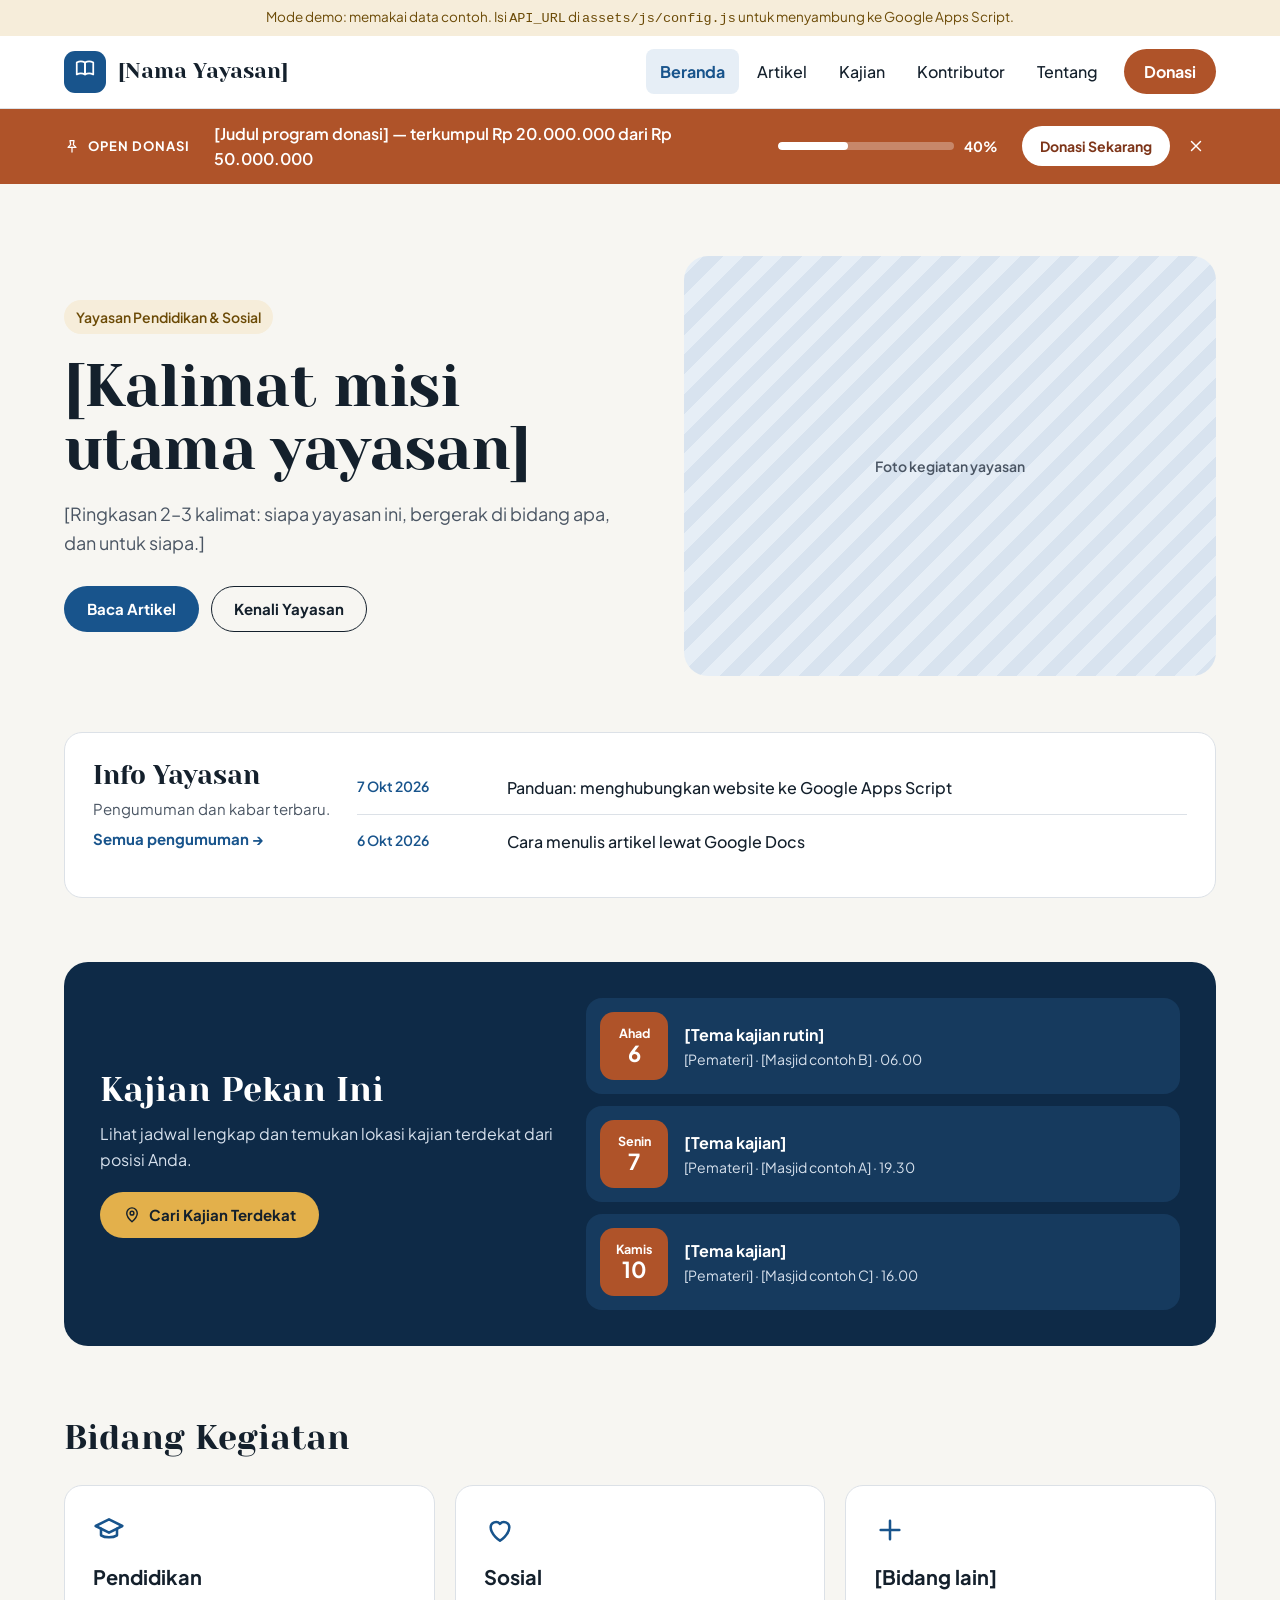
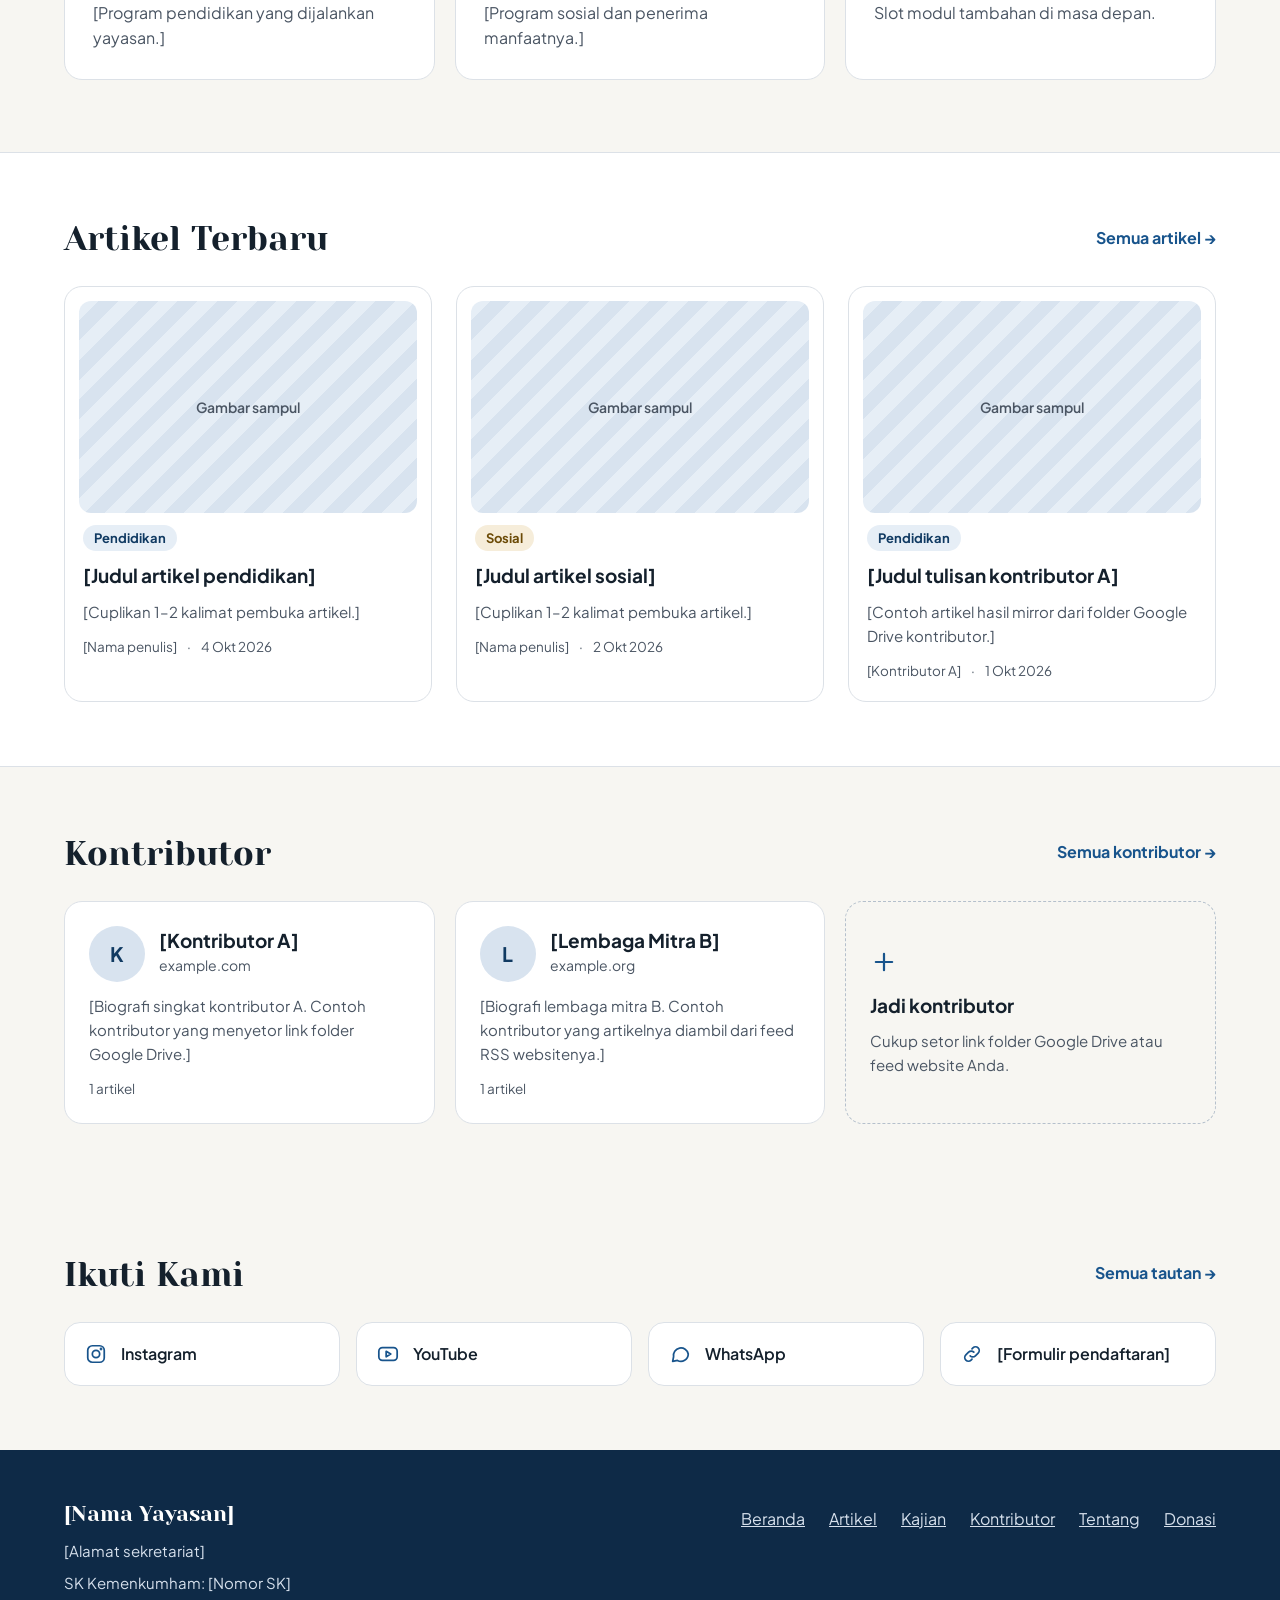
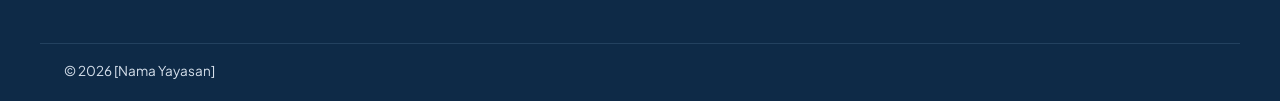
==== index.html @ 19f25bcd "Add files via upload" ====
<!doctype html>
<html lang="id">
<head>
<meta charset="utf-8">
<meta name="viewport" content="width=device-width, initial-scale=1">
<title>Yayasan</title>
<meta name="description" content="">
<meta name="theme-color" content="#18548C">
<link rel="preconnect" href="https://fonts.googleapis.com">
<link rel="preconnect" href="https://fonts.gstatic.com" crossorigin>
<link href="https://fonts.googleapis.com/css2?family=Yeseva+One&family=Plus+Jakarta+Sans:wght@400;500;600;700&family=Source+Serif+4:ital,wght@0,400;0,600;1,400&display=swap" rel="stylesheet">
<link rel="stylesheet" href="assets/css/style.css">
</head>
<body>
<a class="skip" href="#app">Lewati ke konten</a>
<div id="pita-demo"></div>
<header class="site-header">
  <div class="wadah">
    <a class="logo" href="#/" id="logo"><span class="logo-tanda"></span><span class="logo-nama">Memuat…</span></a>
    <button class="menu-btn" id="menu-btn" type="button" aria-expanded="false" aria-controls="nav" aria-label="Menu"></button>
    <nav class="nav" id="nav" aria-label="Menu utama"></nav>
  </div>
</header>
<div id="sematan"></div>
<main id="app" tabindex="-1"><div class="muat" aria-label="Memuat"><span></span></div></main>
<footer class="site-footer" id="footer"></footer>

<script src="assets/vendor/purify.min.js"></script>
<script src="assets/js/config.js"></script>
<script src="assets/js/core/util.js"></script>
<script src="assets/js/core/api.js"></script>
<script src="assets/js/core/app.js"></script>
<script>App.mulai();</script>
</body>
</html>
---- assets/css/style.css ----
/* ==========================================================================
   Website Yayasan — gaya utama
   Warna dasar: #18548C (dominan), #AA770A (emas), #AF5329 (karat)
   ========================================================================== */
:root {
  --biru: #18548C; --biru-tua: #103A62; --biru-gelap: #0E2A47; --biru-panel: #163A5E;
  --biru-muda: #E6EEF6; --biru-garis: #D8E3EF;
  --emas: #AA770A; --emas-terang: #E3B04B; --emas-muda: #F6EDDA; --emas-teks: #6B4A06;
  --karat: #AF5329; --karat-tua: #7D3519; --karat-muda: #F6E5DD;
  --netral-muda: #ECEAE4; --netral-teks: #3F3A30;
  --latar: #F7F6F2; --kartu: #FFFFFF; --tinta: #14202C; --redup: #4A5563;
  --garis: #DCE1E7; --garis-input: #B5C0CC; --abu: #EEF1F4;
  --f-display: 'Yeseva One', Georgia, serif;
  --f-teks: 'Plus Jakarta Sans', system-ui, -apple-system, 'Segoe UI', sans-serif;
  --f-baca: 'Source Serif 4', Georgia, serif;
  --radius: 18px;
  --lebar: 1200px;
}
*, *::before, *::after { box-sizing: border-box; }
html { -webkit-text-size-adjust: 100%; }
body { margin: 0; background: var(--latar); color: var(--tinta); font: 16px/1.6 var(--f-teks); }
img { max-width: 100%; height: auto; display: block; }
a { color: var(--biru); }
a:hover { color: var(--biru-tua); }
button, input, select, textarea { font: inherit; color: inherit; }
:focus-visible { outline: 3px solid var(--emas-terang); outline-offset: 2px; border-radius: 4px; }
[hidden] { display: none !important; }
h1, h2, h3 { line-height: 1.15; margin: 0; }
.display { font-family: var(--f-display); font-weight: 400; letter-spacing: -0.01em; }
.skip { position: absolute; left: -999px; top: 8px; background: var(--biru); color: #fff; padding: 10px 16px; border-radius: 8px; z-index: 100; }
.skip:focus { left: 8px; }
.wadah { max-width: var(--lebar); margin: 0 auto; padding: 0 24px; }
.redup { color: var(--redup); }
.sr { position: absolute; width: 1px; height: 1px; overflow: hidden; clip: rect(0 0 0 0); white-space: nowrap; }

/* ---------- Tombol & chip ---------- */
.btn { display: inline-flex; align-items: center; justify-content: center; gap: 8px; min-height: 46px; padding: 0 22px; border-radius: 999px;
  border: 1.5px solid transparent; font-weight: 700; font-size: 15px; text-decoration: none; cursor: pointer; transition: background .15s, border-color .15s; }
.btn svg { flex: 0 0 auto; }
.btn-utama { background: var(--biru); color: #fff; }
.btn-utama:hover { background: var(--biru-tua); color: #fff; }
.btn-garis { border-color: currentColor; color: var(--tinta); background: transparent; }
.btn-garis:hover { background: rgba(20,32,44,.05); color: var(--tinta); }
.btn-biru-garis { border-color: var(--biru); color: var(--biru); background: #fff; }
.btn-biru-garis:hover { background: var(--biru-muda); }
.btn-karat { background: var(--karat); color: #fff; }
.btn-karat:hover { background: var(--karat-tua); color: #fff; }
.btn-emas { background: var(--emas-terang); color: var(--tinta); }
.btn-emas:hover { background: #D9A23A; color: var(--tinta); }
.btn-kecil { min-height: 40px; padding: 0 16px; font-size: 14px; }
.btn[disabled] { opacity: .55; cursor: not-allowed; }
.chip { display: inline-flex; align-items: center; gap: 6px; align-self: flex-start; padding: 4px 11px; border-radius: 999px; font-size: 13px; font-weight: 700; text-decoration: none; line-height: 1.4; }
.c-biru { background: var(--biru-muda); color: var(--biru-tua); }
.c-emas { background: var(--emas-muda); color: var(--emas-teks); }
.c-karat { background: var(--karat-muda); color: var(--karat-tua); }
.c-netral { background: var(--netral-muda); color: var(--netral-teks); }

/* ---------- Header ---------- */
.site-header { background: #fff; border-bottom: 1px solid var(--garis); position: relative; z-index: 10; }
.site-header .wadah { display: flex; align-items: center; justify-content: space-between; gap: 16px; min-height: 72px; }
.logo { display: flex; align-items: center; gap: 12px; text-decoration: none; color: var(--tinta); min-width: 0; }
.logo:hover { color: var(--tinta); }
.logo-tanda { width: 42px; height: 42px; border-radius: 11px; background: var(--biru); display: flex; align-items: center; justify-content: center; flex: 0 0 auto; overflow: hidden; }
.logo-tanda img { width: 100%; height: 100%; object-fit: cover; }
.logo-nama { font-family: var(--f-display); font-size: 21px; line-height: 1.1; }
.nav { display: flex; align-items: center; gap: 4px; flex-wrap: wrap; }
.nav a { padding: 10px 14px; border-radius: 8px; text-decoration: none; font-weight: 500; color: var(--tinta); }
.nav a:hover { background: var(--abu); }
.nav a.aktif { background: var(--biru-muda); color: var(--biru); font-weight: 700; }
.nav a.nav-tombol { margin-left: 8px; background: var(--karat); color: #fff; font-weight: 700; padding: 10px 20px; border-radius: 999px; }
.nav a.nav-tombol:hover, .nav a.nav-tombol.aktif { background: var(--karat-tua); color: #fff; }
.menu-btn { display: none; background: none; border: 1px solid var(--garis); border-radius: 10px; width: 46px; height: 46px; align-items: center; justify-content: center; cursor: pointer; }
@media (max-width: 900px) {
  .menu-btn { display: inline-flex; }
  .nav { display: none; position: absolute; top: 100%; left: 0; right: 0; background: #fff; border-bottom: 1px solid var(--garis); flex-direction: column; align-items: stretch; padding: 8px 16px 16px; box-shadow: 0 12px 24px rgba(20,32,44,.08); }
  .nav.buka { display: flex; }
  .nav a { padding: 12px 14px; }
  .nav a.nav-tombol { margin: 8px 0 0; text-align: center; }
}

/* ---------- Banner sematan ---------- */
.sematan { color: #fff; }
.sematan.w-karat { background: var(--karat); } .sematan.w-biru { background: var(--biru); } .sematan.w-emas { background: var(--emas-terang); color: var(--tinta); }
.sematan .wadah { display: flex; flex-wrap: wrap; align-items: center; gap: 10px 24px; padding-top: 12px; padding-bottom: 12px; }
.sematan-label { display: flex; align-items: center; gap: 8px; font-weight: 700; font-size: 13px; letter-spacing: .08em; text-transform: uppercase; }
.sematan-judul { flex: 1 1 280px; min-width: 0; font-weight: 600; }
.sematan-progres { flex: 0 1 220px; display: flex; align-items: center; gap: 10px; font-weight: 700; font-size: 14px; }
.sematan .bar { flex: 1; height: 8px; border-radius: 999px; background: rgba(255,255,255,.3); overflow: hidden; }
.sematan .bar span { display: block; height: 100%; border-radius: 999px; background: #fff; }
.sematan.w-emas .bar { background: rgba(20,32,44,.15); } .sematan.w-emas .bar span { background: var(--tinta); }
.sematan-aksi { display: flex; align-items: center; gap: 6px; }
.sematan-aksi a { background: #fff; color: var(--karat-tua); padding: 9px 18px; border-radius: 999px; text-decoration: none; font-weight: 700; font-size: 14px; }
.sematan.w-biru .sematan-aksi a { color: var(--biru-tua); }
.sematan-tutup { background: none; border: 0; color: inherit; width: 40px; height: 40px; border-radius: 8px; cursor: pointer; display: inline-flex; align-items: center; justify-content: center; }
.sematan-tutup:hover { background: rgba(255,255,255,.15); }

/* ---------- Bagian halaman ---------- */
main { display: block; min-height: 60vh; }
main:focus { outline: none; }
.bagian { padding: 64px 0; }
.bagian-putih { background: #fff; border-top: 1px solid var(--garis); border-bottom: 1px solid var(--garis); }
.kepala-bagian { display: flex; flex-wrap: wrap; align-items: flex-end; justify-content: space-between; gap: 12px 16px; margin-bottom: 28px; }
.kepala-bagian h2 { font-family: var(--f-display); font-weight: 400; font-size: clamp(26px, 3vw, 34px); }
.kepala-bagian a { font-weight: 700; text-decoration: none; padding: 8px 0; }
.kepala-halaman { padding: 56px 0 28px; display: flex; flex-direction: column; gap: 12px; }
.kepala-halaman h1 { font-family: var(--f-display); font-weight: 400; font-size: clamp(36px, 4.5vw, 54px); line-height: 1.08; }
.kepala-halaman p { margin: 0; font-size: 18px; color: var(--redup); max-width: 680px; }
.label-atas { align-self: flex-start; padding: 6px 12px; border-radius: 999px; background: var(--emas-muda); color: var(--emas-teks); font-weight: 600; font-size: 14px; }

/* ---------- Hero beranda ---------- */
.hero { display: flex; flex-wrap: wrap; gap: 48px; align-items: center; padding: 72px 0 56px; }
.hero-teks { flex: 1 1 460px; min-width: 0; display: flex; flex-direction: column; gap: 20px; }
.hero h1 { font-family: var(--f-display); font-weight: 400; font-size: clamp(36px, 5vw, 60px); line-height: 1.05; letter-spacing: -0.01em; }
.hero p { margin: 0; font-size: 18px; color: var(--redup); max-width: 560px; }
.hero-aksi { display: flex; flex-wrap: wrap; gap: 12px; margin-top: 8px; }
.hero-gambar { flex: 1 1 420px; min-width: 0; height: 420px; border-radius: 24px; overflow: hidden; }
.hero-gambar img { width: 100%; height: 100%; object-fit: cover; }
.arsir { background: repeating-linear-gradient(135deg, var(--biru-muda) 0 14px, var(--biru-garis) 14px 28px); display: flex; align-items: center; justify-content: center; color: var(--redup); font-weight: 600; font-size: 14px; text-align: center; padding: 16px; }

/* ---------- Kartu & grid ---------- */
.kartu { background: var(--kartu); border: 1px solid var(--garis); border-radius: var(--radius); }
.grid { display: grid; gap: 24px; grid-template-columns: repeat(auto-fill, minmax(min(100%, 280px), 1fr)); }
.grid-3 { display: grid; gap: 20px; grid-template-columns: repeat(auto-fit, minmax(min(100%, 260px), 1fr)); }
.kartu-artikel { display: flex; flex-direction: column; gap: 12px; text-decoration: none; color: var(--tinta); background: #fff; border: 1px solid var(--garis); border-radius: var(--radius); padding: 14px 14px 20px; transition: border-color .15s, transform .15s; }
.kartu-artikel:hover { color: var(--tinta); border-color: var(--biru-garis); transform: translateY(-2px); }
.kartu-artikel .sampul { aspect-ratio: 16 / 10; border-radius: 12px; overflow: hidden; }
.kartu-artikel .sampul img { width: 100%; height: 100%; object-fit: cover; }
.kartu-artikel .chip { margin: 0 4px; }
.kartu-artikel h3 { font-size: 19px; line-height: 1.3; padding: 0 4px; }
.kartu-artikel p { margin: 0; color: var(--redup); font-size: 15px; padding: 0 4px; display: -webkit-box; -webkit-line-clamp: 3; -webkit-box-orient: vertical; overflow: hidden; }
.meta { color: var(--redup); font-size: 13.5px; padding: 0 4px; display: flex; flex-wrap: wrap; gap: 4px 10px; align-items: center; }
.kartu-sematan { display: flex; flex-wrap: wrap; gap: 24px; text-decoration: none; color: var(--tinta); background: #fff; border: 2px solid var(--emas); border-radius: 20px; padding: 16px; margin-bottom: 32px; }
.kartu-sematan:hover { color: var(--tinta); }
.kartu-sematan .sampul { flex: 1 1 320px; min-height: 220px; border-radius: 14px; overflow: hidden; }
.kartu-sematan .sampul img { width: 100%; height: 100%; object-fit: cover; }
.kartu-sematan .isi { flex: 1 1 360px; min-width: 0; display: flex; flex-direction: column; justify-content: center; gap: 10px; padding: 8px; }
.kartu-sematan h2 { font-family: var(--f-display); font-weight: 400; font-size: clamp(24px, 3vw, 30px); line-height: 1.2; }
.kartu-sematan p { margin: 0; color: var(--redup); }

/* ---------- Info yayasan (daftar pengumuman) ---------- */
.info { display: flex; flex-wrap: wrap; gap: 24px; padding: 28px; }
.info-kepala { flex: 0 1 240px; display: flex; flex-direction: column; gap: 6px; }
.info-kepala h2 { font-family: var(--f-display); font-weight: 400; font-size: 26px; }
.info ul { flex: 1 1 520px; min-width: 0; margin: 0; padding: 0; list-style: none; }
.info li { display: flex; flex-wrap: wrap; gap: 4px 20px; padding: 14px 0; border-bottom: 1px solid var(--garis); }
.info li:last-child { border-bottom: 0; }
.info time { flex: 0 0 130px; color: var(--biru); font-weight: 600; font-size: 14px; }
.info li a { flex: 1 1 280px; color: var(--tinta); text-decoration: none; font-weight: 500; }
.info li a:hover { color: var(--biru); }

/* ---------- Kajian ---------- */
.panel-kajian { background: var(--biru-gelap); color: #fff; border-radius: 24px; padding: 36px; display: flex; flex-wrap: wrap; gap: 32px; align-items: center; }
.panel-kajian .teks { flex: 1 1 320px; display: flex; flex-direction: column; gap: 12px; }
.panel-kajian h2 { font-family: var(--f-display); font-weight: 400; font-size: 34px; }
.panel-kajian p { margin: 0; color: #D6E0EC; }
.panel-kajian ul { flex: 1 1 460px; min-width: 0; margin: 0; padding: 0; list-style: none; display: flex; flex-direction: column; gap: 12px; }
.panel-kajian li { display: flex; gap: 16px; align-items: center; padding: 14px; border-radius: 16px; background: var(--biru-panel); }
.panel-kajian li .kecil { color: #D6E0EC; font-size: 14px; }
.tgl-blok { flex: 0 0 68px; height: 68px; border-radius: 14px; background: var(--karat); color: #fff; display: flex; flex-direction: column; align-items: center; justify-content: center; line-height: 1.15; font-weight: 700; text-align: center; }
.tgl-blok span:first-child { font-size: 12.5px; }
.tgl-blok span:last-child { font-size: 22px; }
.kartu-lokasi { padding: 24px; display: flex; flex-direction: column; gap: 16px; }
.kajian-item { display: flex; flex-wrap: wrap; align-items: center; gap: 16px 20px; padding: 18px; border-radius: 18px; background: #fff; border: 1px solid var(--garis); }
.kajian-item.terdekat { border: 2px solid var(--emas); }
.kajian-item .isi { flex: 1 1 240px; min-width: 0; display: flex; flex-direction: column; gap: 3px; }
.kajian-item .tema { font-weight: 700; font-size: 18px; line-height: 1.3; }
.kajian-item .tempat { display: flex; flex-wrap: wrap; align-items: center; gap: 6px; font-size: 15px; }
.tata-kajian { display: flex; flex-wrap: wrap; gap: 28px; align-items: flex-start; padding-bottom: 80px; }
.tata-kajian .daftar { flex: 999 1 560px; min-width: 0; display: flex; flex-direction: column; gap: 14px; }
.tata-kajian aside { flex: 1 1 340px; min-width: 0; position: relative; }
#peta { height: 480px; border-radius: 20px; overflow: hidden; border: 1px solid var(--garis); background: var(--biru-muda); }

/* ---------- Form ---------- */
.medan { display: flex; flex-direction: column; gap: 5px; min-width: 0; }
.medan label, .label { font-size: 14px; font-weight: 600; }
.medan input:not([type=checkbox]), .medan select, .medan textarea { min-height: 48px; padding: 10px 14px; border-radius: 10px; border: 1px solid var(--garis-input); background: #fff; width: 100%; }
.medan textarea { min-height: 120px; resize: vertical; }
.medan small { color: var(--redup); font-size: 13px; }
.wajib { color: var(--karat); }
.cek { display: flex; gap: 12px; align-items: flex-start; font-size: 15px; cursor: pointer; }
.cek input { width: 20px; height: 20px; margin: 2px 0 0; accent-color: var(--biru); flex: 0 0 auto; }
.form-grid { display: grid; grid-template-columns: repeat(2, minmax(0, 1fr)); gap: 16px; }
.form-grid .penuh { grid-column: 1 / -1; }
@media (max-width: 600px) { .form-grid { grid-template-columns: 1fr; } }
.catatan { margin: 0; padding: 12px 14px; border-radius: 12px; background: var(--latar); font-size: 14px; color: #2E3A47; }
.galat { padding: 12px 14px; border-radius: 12px; background: var(--karat-muda); color: var(--karat-tua); font-size: 15px; }
.sukses { padding: 12px 14px; border-radius: 12px; background: var(--biru-muda); color: var(--biru-tua); font-size: 15px; font-weight: 600; }
.cari-bar { display: flex; flex-wrap: wrap; gap: 12px 20px; align-items: flex-end; padding: 20px; }

/* ---------- Bacaan artikel ---------- */
.tata-baca { display: flex; flex-wrap: wrap; gap: 56px; align-items: flex-start; padding: 40px 0 80px; }
.tata-baca article { flex: 999 1 560px; min-width: 0; display: flex; flex-direction: column; gap: 22px; }
.tata-baca aside { flex: 1 1 300px; min-width: 0; display: flex; flex-direction: column; gap: 20px; }
.remah { display: flex; flex-wrap: wrap; gap: 8px; font-size: 14px; color: var(--redup); }
.remah a { text-decoration: none; }
.judul-artikel { font-family: var(--f-display); font-weight: 400; font-size: clamp(32px, 4vw, 48px); line-height: 1.1; max-width: 780px; }
.avatar { width: 40px; height: 40px; border-radius: 999px; background: var(--biru-garis); color: var(--biru-tua); display: inline-flex; align-items: center; justify-content: center; font-weight: 700; font-size: 15px; overflow: hidden; flex: 0 0 auto; }
.avatar img { width: 100%; height: 100%; object-fit: cover; }
.avatar.besar { width: 96px; height: 96px; font-size: 34px; }
.mirror { display: flex; gap: 12px; align-items: flex-start; padding: 14px 16px; border-radius: 14px; background: var(--emas-muda); color: var(--emas-teks); font-size: 15px; max-width: 720px; }
.isi-artikel { max-width: 720px; font-family: var(--f-baca); font-size: 19px; line-height: 1.75; overflow-wrap: anywhere; }
.isi-artikel > * { margin: 0 0 1.1em; }
.isi-artikel h2, .isi-artikel h3, .isi-artikel h4 { font-family: var(--f-display); font-weight: 400; line-height: 1.2; margin: 1.4em 0 .5em; }
.isi-artikel h2 { font-size: 28px; } .isi-artikel h3 { font-size: 23px; } .isi-artikel h4 { font-size: 20px; }
.isi-artikel .lead { font-size: 21px; color: var(--redup); }
.isi-artikel blockquote { border-left: 3px solid var(--emas); padding: 4px 0 4px 22px; font-style: italic; color: #2E3A47; }
.isi-artikel img { border-radius: 14px; margin: 0 auto; }
.isi-artikel ul, .isi-artikel ol { padding-left: 1.4em; }
.isi-artikel li { margin-bottom: .35em; }
.isi-artikel .tabel, .isi-artikel table { display: block; overflow-x: auto; }
.isi-artikel table { border-collapse: collapse; font-family: var(--f-teks); font-size: 15px; }
.isi-artikel th, .isi-artikel td { border: 1px solid var(--garis); padding: 8px 12px; text-align: left; vertical-align: top; }
.isi-artikel th { background: var(--latar); }
.isi-artikel iframe { width: 100%; aspect-ratio: 16 / 9; border: 0; border-radius: 14px; }
.isi-artikel hr { border: 0; border-top: 1px solid var(--garis); margin: 2em 0; }
.bagikan { max-width: 720px; display: flex; flex-wrap: wrap; align-items: center; gap: 10px; padding-top: 24px; border-top: 1px solid var(--garis); }
.profil-penulis { max-width: 720px; display: flex; gap: 16px; padding: 20px; }
.profil-penulis p { margin: 4px 0 0; color: var(--redup); font-size: 15px; }
.sisi { padding: 24px; display: flex; flex-direction: column; gap: 14px; }
.sisi h2 { font-family: var(--f-display); font-weight: 400; font-size: 21px; }
.sisi a.item { display: flex; flex-direction: column; gap: 2px; text-decoration: none; color: var(--tinta); padding-bottom: 14px; border-bottom: 1px solid var(--garis); }
.sisi a.item:last-child { border-bottom: 0; padding-bottom: 0; }
.sisi a.item span:last-child { font-weight: 600; line-height: 1.35; }
.chips { display: flex; flex-wrap: wrap; gap: 8px; }

/* ---------- Filter, paginasi ---------- */
.filter { display: flex; flex-wrap: wrap; gap: 16px; align-items: flex-end; justify-content: space-between; margin-bottom: 28px; }
.pil { min-height: 44px; padding: 0 18px; border-radius: 999px; border: 1px solid var(--garis-input); background: #fff; color: var(--tinta); font-weight: 600; font-size: 15px; text-decoration: none; display: inline-flex; align-items: center; }
.pil:hover { border-color: var(--biru); color: var(--biru); }
.pil.aktif { background: var(--biru); border-color: var(--biru); color: #fff; }
.paginasi { display: flex; justify-content: center; flex-wrap: wrap; gap: 8px; margin-top: 48px; }
.paginasi a, .paginasi span { min-width: 44px; height: 44px; padding: 0 14px; border-radius: 10px; display: inline-flex; align-items: center; justify-content: center; text-decoration: none; font-weight: 600; border: 1px solid var(--garis); background: #fff; color: var(--tinta); }
.paginasi .aktif { background: var(--biru); border-color: var(--biru); color: #fff; }

/* ---------- Donasi ---------- */
.program { display: flex; flex-wrap: wrap; gap: 24px; padding: 24px; border: 2px solid var(--karat); border-radius: 22px; background: #fff; }
.program .poster { flex: 1 1 280px; min-height: 200px; border-radius: 14px; overflow: hidden; }
.program .poster img { width: 100%; height: 100%; object-fit: cover; }
.program .isi { flex: 2 1 420px; min-width: 0; display: flex; flex-direction: column; justify-content: center; gap: 12px; }
.program h2 { font-family: var(--f-display); font-weight: 400; font-size: 30px; }
.progres { height: 10px; border-radius: 999px; background: var(--karat-muda); overflow: hidden; }
.progres span { display: block; height: 100%; background: var(--karat); border-radius: 999px; }
.rekening { padding: 22px; display: flex; flex-direction: column; gap: 10px; }
.rekening .nomor { font-size: 26px; font-weight: 700; letter-spacing: .04em; font-variant-numeric: tabular-nums; color: var(--biru-tua); overflow-wrap: anywhere; }
.kontak { display: flex; align-items: center; gap: 14px; padding: 14px 16px; border-radius: 14px; border: 1px solid var(--garis-input); text-decoration: none; color: var(--tinta); background: #fff; }
.kontak:hover { border-color: var(--biru); color: var(--tinta); }

/* ---------- Profil & tautan ---------- */
.visi { background: var(--biru); color: #fff; border-radius: 20px; padding: 32px; display: flex; flex-direction: column; gap: 12px; }
.visi h2, .misi h2 { font-family: var(--f-display); font-weight: 400; font-size: 26px; }
.misi { padding: 32px; display: flex; flex-direction: column; gap: 12px; }
.misi ol { margin: 0; padding-left: 22px; display: flex; flex-direction: column; gap: 8px; }
.data-kecil { padding: 22px; display: flex; flex-direction: column; gap: 4px; }
.data-kecil span:first-child { font-size: 13px; color: var(--redup); font-weight: 600; }
.data-kecil span:last-child { font-weight: 600; }
.tautan-list { max-width: 760px; margin: 0 auto; display: flex; flex-direction: column; gap: 14px; }
.tautan-item { display: flex; align-items: center; gap: 14px; min-height: 60px; padding: 0 20px; border-radius: 14px; border: 1px solid var(--garis-input); background: var(--latar); text-decoration: none; color: var(--tinta); font-weight: 600; }
.tautan-item:hover { border-color: var(--biru); color: var(--tinta); }
.tautan-item .ket { color: var(--redup); font-weight: 500; font-size: 14px; margin-left: auto; text-align: right; }
.sosmed { display: grid; grid-template-columns: repeat(auto-fit, minmax(min(100%, 220px), 1fr)); gap: 16px; }
.sosmed a { display: flex; align-items: center; gap: 14px; padding: 18px 20px; border-radius: 16px; background: #fff; border: 1px solid var(--garis); text-decoration: none; color: var(--tinta); font-weight: 600; }
.sosmed a:hover { border-color: var(--biru); color: var(--tinta); }
.bidang { padding: 28px; display: flex; flex-direction: column; gap: 12px; text-decoration: none; color: var(--tinta); }
.bidang h3 { font-size: 20px; }
.bidang p { margin: 0; color: var(--redup); }
.peta-embed { width: 100%; height: 320px; border: 0; border-radius: 20px; }

/* ---------- Kontributor ---------- */
.kartu-kontributor { padding: 24px; display: flex; flex-direction: column; gap: 12px; text-decoration: none; color: var(--tinta); }
.kartu-kontributor:hover { color: var(--tinta); border-color: var(--biru-garis); }
.kartu-kontributor .atas { display: flex; align-items: center; gap: 14px; }
.kartu-kontributor .avatar { width: 56px; height: 56px; font-size: 20px; }
.kartu-kontributor h3 { font-size: 19px; }
.kartu-kontributor p { margin: 0; color: var(--redup); font-size: 15px; display: -webkit-box; -webkit-line-clamp: 3; -webkit-box-orient: vertical; overflow: hidden; }
.kartu-ajak { padding: 24px; display: flex; flex-direction: column; gap: 12px; justify-content: center; border: 1.5px dashed var(--garis-input); background: transparent; }
.profil-atas { display: flex; flex-wrap: wrap; gap: 24px; align-items: center; padding: 56px 0 32px; }
.profil-atas .teks { flex: 1 1 360px; display: flex; flex-direction: column; gap: 8px; }
.profil-atas h1 { font-family: var(--f-display); font-weight: 400; font-size: clamp(32px, 4vw, 46px); }
.profil-atas p { margin: 0; color: var(--redup); max-width: 680px; white-space: pre-line; }
.langkah { counter-reset: l; display: flex; flex-direction: column; gap: 12px; margin: 0; padding: 0; list-style: none; }
.langkah li { counter-increment: l; display: flex; gap: 12px; }
.langkah li::before { content: counter(l); flex: 0 0 28px; height: 28px; border-radius: 999px; background: var(--biru); color: #fff; font-weight: 700; font-size: 14px; display: flex; align-items: center; justify-content: center; }
.dua-kolom { display: flex; flex-wrap: wrap; gap: 32px; align-items: flex-start; padding-bottom: 80px; }
.dua-kolom > * { flex: 1 1 380px; min-width: 0; }

/* ---------- Footer ---------- */
.site-footer { background: var(--biru-gelap); color: #D6E0EC; margin-top: 0; }
.site-footer .wadah { padding-top: 48px; padding-bottom: 48px; display: flex; flex-wrap: wrap; gap: 32px; justify-content: space-between; }
.site-footer .kiri { flex: 1 1 320px; display: flex; flex-direction: column; gap: 8px; font-size: 15px; }
.site-footer .nama { font-family: var(--f-display); font-size: 21px; color: #fff; }
.site-footer nav { display: flex; flex-wrap: wrap; gap: 4px 24px; align-items: flex-start; }
.site-footer a { color: #D6E0EC; padding: 8px 0; display: inline-flex; align-items: center; gap: 6px; }
.site-footer a:hover { color: #fff; }
.site-footer .bawah { border-top: 1px solid #23415F; font-size: 13.5px; padding-top: 16px; padding-bottom: 20px; }

/* ---------- Status muat ---------- */
.kosong { padding: 48px 24px; text-align: center; color: var(--redup); }
.muat { padding: 80px 0; display: flex; justify-content: center; }
.muat span { width: 36px; height: 36px; border-radius: 999px; border: 3px solid var(--biru-garis); border-top-color: var(--biru); animation: putar .8s linear infinite; }
@keyframes putar { to { transform: rotate(360deg); } }
@media (prefers-reduced-motion: reduce) { * { animation: none !important; transition: none !important; } }
.toast { position: fixed; left: 50%; bottom: 24px; transform: translateX(-50%); background: var(--biru-gelap); color: #fff; padding: 12px 20px; border-radius: 12px; font-weight: 600; z-index: 50; max-width: 90vw; }
.demo-pita { background: var(--emas-muda); color: var(--emas-teks); font-size: 13.5px; text-align: center; padding: 6px 16px; }
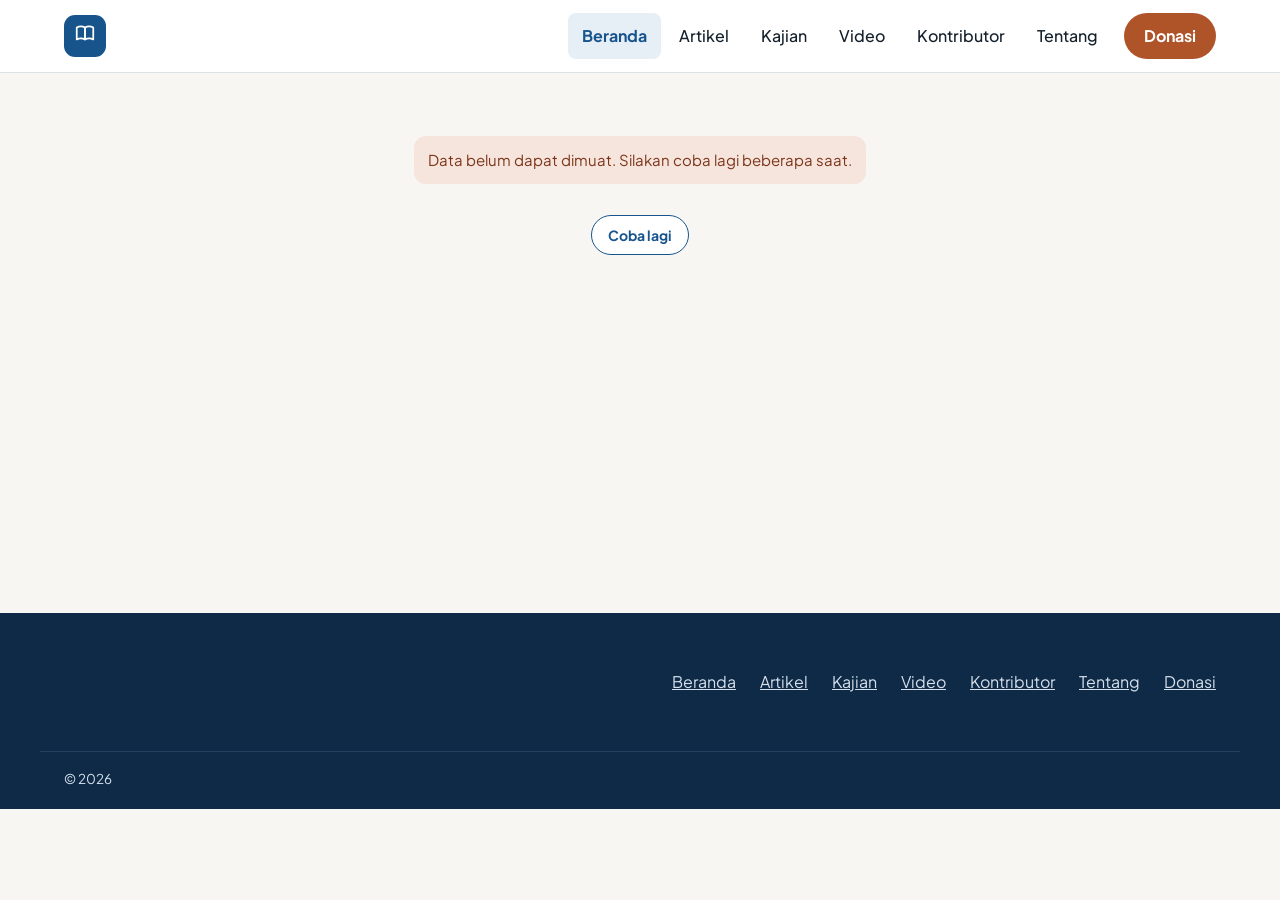
==== commit 97dbcec9: "Add files via upload" ====
--- a/index.html
+++ b/index.html
@@ -22,7 +22,7 @@
   </div>
 </header>
 <div id="sematan"></div>
-<main id="app" tabindex="-1"><div class="muat" aria-label="Memuat"><span></span></div></main>
+<main id="app" tabindex="-1"><div class="muat" aria-label="Memuat"><span></span><p class="muat-teks">Menyiapkan data… pemuatan pertama bisa memakan 10–20 detik.</p></div></main>
 <footer class="site-footer" id="footer"></footer>
 
 <script src="assets/vendor/purify.min.js"></script>
--- a/assets/css/style.css
+++ b/assets/css/style.css
@@ -41,7 +41,7 @@
 .btn-utama:hover { background: var(--biru-tua); color: #fff; }
 .btn-garis { border-color: currentColor; color: var(--tinta); background: transparent; }
 .btn-garis:hover { background: rgba(20,32,44,.05); color: var(--tinta); }
-.btn-biru-garis { border-color: var(--biru); color: var(--biru); background: #fff; }
+.btn-biru-garis { border-color: var(--biru); color: var(--biru); background: var(--kartu); }
 .btn-biru-garis:hover { background: var(--biru-muda); }
 .btn-karat { background: var(--karat); color: #fff; }
 .btn-karat:hover { background: var(--karat-tua); color: #fff; }
@@ -56,12 +56,17 @@
 .c-netral { background: var(--netral-muda); color: var(--netral-teks); }
 
 /* ---------- Header ---------- */
-.site-header { background: #fff; border-bottom: 1px solid var(--garis); position: relative; z-index: 10; }
+.site-header { background: var(--kartu); border-bottom: 1px solid var(--garis); position: relative; z-index: 10; }
 .site-header .wadah { display: flex; align-items: center; justify-content: space-between; gap: 16px; min-height: 72px; }
 .logo { display: flex; align-items: center; gap: 12px; text-decoration: none; color: var(--tinta); min-width: 0; }
 .logo:hover { color: var(--tinta); }
 .logo-tanda { width: 42px; height: 42px; border-radius: 11px; background: var(--biru); display: flex; align-items: center; justify-content: center; flex: 0 0 auto; overflow: hidden; }
 .logo-tanda img { width: 100%; height: 100%; object-fit: cover; }
+/* Logo berupa gambar: tampil utuh sesuai bentuk & warnanya sendiri, tanpa kotak biru di belakang */
+.logo-tanda.ada-gambar { width: auto; min-width: 42px; max-width: 200px; height: 48px; background: transparent; border-radius: 0; }
+.logo-tanda.ada-gambar img { width: auto; max-width: 200px; height: 100%; object-fit: contain; }
+.avatar.avatar-logo { background: #fff; border: 1px solid var(--garis); }
+.avatar.avatar-logo img { object-fit: contain; padding: 2px; }
 .logo-nama { font-family: var(--f-display); font-size: 21px; line-height: 1.1; }
 .nav { display: flex; align-items: center; gap: 4px; flex-wrap: wrap; }
 .nav a { padding: 10px 14px; border-radius: 8px; text-decoration: none; font-weight: 500; color: var(--tinta); }
@@ -72,7 +77,7 @@
 .menu-btn { display: none; background: none; border: 1px solid var(--garis); border-radius: 10px; width: 46px; height: 46px; align-items: center; justify-content: center; cursor: pointer; }
 @media (max-width: 900px) {
   .menu-btn { display: inline-flex; }
-  .nav { display: none; position: absolute; top: 100%; left: 0; right: 0; background: #fff; border-bottom: 1px solid var(--garis); flex-direction: column; align-items: stretch; padding: 8px 16px 16px; box-shadow: 0 12px 24px rgba(20,32,44,.08); }
+  .nav { display: none; position: absolute; top: 100%; left: 0; right: 0; background: var(--kartu); border-bottom: 1px solid var(--garis); flex-direction: column; align-items: stretch; padding: 8px 16px 16px; box-shadow: 0 12px 24px rgba(20,32,44,.08); }
   .nav.buka { display: flex; }
   .nav a { padding: 12px 14px; }
   .nav a.nav-tombol { margin: 8px 0 0; text-align: center; }
@@ -98,7 +103,7 @@
 main { display: block; min-height: 60vh; }
 main:focus { outline: none; }
 .bagian { padding: 64px 0; }
-.bagian-putih { background: #fff; border-top: 1px solid var(--garis); border-bottom: 1px solid var(--garis); }
+.bagian-putih { background: var(--kartu); border-top: 1px solid var(--garis); border-bottom: 1px solid var(--garis); }
 .kepala-bagian { display: flex; flex-wrap: wrap; align-items: flex-end; justify-content: space-between; gap: 12px 16px; margin-bottom: 28px; }
 .kepala-bagian h2 { font-family: var(--f-display); font-weight: 400; font-size: clamp(26px, 3vw, 34px); }
 .kepala-bagian a { font-weight: 700; text-decoration: none; padding: 8px 0; }
@@ -115,13 +120,16 @@
 .hero-aksi { display: flex; flex-wrap: wrap; gap: 12px; margin-top: 8px; }
 .hero-gambar { flex: 1 1 420px; min-width: 0; height: 420px; border-radius: 24px; overflow: hidden; }
 .hero-gambar img { width: 100%; height: 100%; object-fit: cover; }
+.sampul-kosong { background: var(--biru-muda); color: #B9CCE0; display: flex; align-items: center; justify-content: center; }
+.hero-tanpa-foto { padding-bottom: 40px; }
+.hero-tanpa-foto .hero-teks { flex-basis: 100%; max-width: 820px; }
 .arsir { background: repeating-linear-gradient(135deg, var(--biru-muda) 0 14px, var(--biru-garis) 14px 28px); display: flex; align-items: center; justify-content: center; color: var(--redup); font-weight: 600; font-size: 14px; text-align: center; padding: 16px; }
 
 /* ---------- Kartu & grid ---------- */
 .kartu { background: var(--kartu); border: 1px solid var(--garis); border-radius: var(--radius); }
 .grid { display: grid; gap: 24px; grid-template-columns: repeat(auto-fill, minmax(min(100%, 280px), 1fr)); }
 .grid-3 { display: grid; gap: 20px; grid-template-columns: repeat(auto-fit, minmax(min(100%, 260px), 1fr)); }
-.kartu-artikel { display: flex; flex-direction: column; gap: 12px; text-decoration: none; color: var(--tinta); background: #fff; border: 1px solid var(--garis); border-radius: var(--radius); padding: 14px 14px 20px; transition: border-color .15s, transform .15s; }
+.kartu-artikel { display: flex; flex-direction: column; gap: 12px; text-decoration: none; color: var(--tinta); background: var(--kartu); border: 1px solid var(--garis); border-radius: var(--radius); padding: 14px 14px 20px; transition: border-color .15s, transform .15s; }
 .kartu-artikel:hover { color: var(--tinta); border-color: var(--biru-garis); transform: translateY(-2px); }
 .kartu-artikel .sampul { aspect-ratio: 16 / 10; border-radius: 12px; overflow: hidden; }
 .kartu-artikel .sampul img { width: 100%; height: 100%; object-fit: cover; }
@@ -129,7 +137,7 @@
 .kartu-artikel h3 { font-size: 19px; line-height: 1.3; padding: 0 4px; }
 .kartu-artikel p { margin: 0; color: var(--redup); font-size: 15px; padding: 0 4px; display: -webkit-box; -webkit-line-clamp: 3; -webkit-box-orient: vertical; overflow: hidden; }
 .meta { color: var(--redup); font-size: 13.5px; padding: 0 4px; display: flex; flex-wrap: wrap; gap: 4px 10px; align-items: center; }
-.kartu-sematan { display: flex; flex-wrap: wrap; gap: 24px; text-decoration: none; color: var(--tinta); background: #fff; border: 2px solid var(--emas); border-radius: 20px; padding: 16px; margin-bottom: 32px; }
+.kartu-sematan { display: flex; flex-wrap: wrap; gap: 24px; text-decoration: none; color: var(--tinta); background: var(--kartu); border: 2px solid var(--emas); border-radius: 20px; padding: 16px; margin-bottom: 32px; }
 .kartu-sematan:hover { color: var(--tinta); }
 .kartu-sematan .sampul { flex: 1 1 320px; min-height: 220px; border-radius: 14px; overflow: hidden; }
 .kartu-sematan .sampul img { width: 100%; height: 100%; object-fit: cover; }
@@ -160,7 +168,7 @@
 .tgl-blok span:first-child { font-size: 12.5px; }
 .tgl-blok span:last-child { font-size: 22px; }
 .kartu-lokasi { padding: 24px; display: flex; flex-direction: column; gap: 16px; }
-.kajian-item { display: flex; flex-wrap: wrap; align-items: center; gap: 16px 20px; padding: 18px; border-radius: 18px; background: #fff; border: 1px solid var(--garis); }
+.kajian-item { display: flex; flex-wrap: wrap; align-items: center; gap: 16px 20px; padding: 18px; border-radius: 18px; background: var(--kartu); border: 1px solid var(--garis); }
 .kajian-item.terdekat { border: 2px solid var(--emas); }
 .kajian-item .isi { flex: 1 1 240px; min-width: 0; display: flex; flex-direction: column; gap: 3px; }
 .kajian-item .tema { font-weight: 700; font-size: 18px; line-height: 1.3; }
@@ -173,7 +181,7 @@
 /* ---------- Form ---------- */
 .medan { display: flex; flex-direction: column; gap: 5px; min-width: 0; }
 .medan label, .label { font-size: 14px; font-weight: 600; }
-.medan input:not([type=checkbox]), .medan select, .medan textarea { min-height: 48px; padding: 10px 14px; border-radius: 10px; border: 1px solid var(--garis-input); background: #fff; width: 100%; }
+.medan input:not([type=checkbox]), .medan select, .medan textarea { min-height: 48px; padding: 10px 14px; border-radius: 10px; border: 1px solid var(--garis-input); background: var(--kartu); width: 100%; }
 .medan textarea { min-height: 120px; resize: vertical; }
 .medan small { color: var(--redup); font-size: 13px; }
 .wajib { color: var(--karat); }
@@ -198,11 +206,11 @@
 .avatar img { width: 100%; height: 100%; object-fit: cover; }
 .avatar.besar { width: 96px; height: 96px; font-size: 34px; }
 .mirror { display: flex; gap: 12px; align-items: flex-start; padding: 14px 16px; border-radius: 14px; background: var(--emas-muda); color: var(--emas-teks); font-size: 15px; max-width: 720px; }
-.isi-artikel { max-width: 720px; font-family: var(--f-baca); font-size: 19px; line-height: 1.75; overflow-wrap: anywhere; }
+.isi-artikel { max-width: 720px; font-family: var(--f-isi, var(--f-baca)); font-size: var(--ukuran-baca, 19px); line-height: 1.75; overflow-wrap: anywhere; }
 .isi-artikel > * { margin: 0 0 1.1em; }
 .isi-artikel h2, .isi-artikel h3, .isi-artikel h4 { font-family: var(--f-display); font-weight: 400; line-height: 1.2; margin: 1.4em 0 .5em; }
-.isi-artikel h2 { font-size: 28px; } .isi-artikel h3 { font-size: 23px; } .isi-artikel h4 { font-size: 20px; }
-.isi-artikel .lead { font-size: 21px; color: var(--redup); }
+.isi-artikel h2 { font-size: 1.47em; } .isi-artikel h3 { font-size: 1.21em; } .isi-artikel h4 { font-size: 1.05em; }
+.isi-artikel .lead { font-size: 1.1em; color: var(--redup); }
 .isi-artikel blockquote { border-left: 3px solid var(--emas); padding: 4px 0 4px 22px; font-style: italic; color: #2E3A47; }
 .isi-artikel img { border-radius: 14px; margin: 0 auto; }
 .isi-artikel ul, .isi-artikel ol { padding-left: 1.4em; }
@@ -223,17 +231,30 @@
 .sisi a.item span:last-child { font-weight: 600; line-height: 1.35; }
 .chips { display: flex; flex-wrap: wrap; gap: 8px; }
 
+/* ---------- Filter penulis ---------- */
+.filter-penulis { display: flex; flex-direction: column; gap: 8px; margin: -12px 0 24px; }
+.filter-penulis .label { font-size: 14px; font-weight: 600; }
+.baris-penulis { display: flex; gap: 8px; overflow-x: auto; padding-bottom: 6px; scrollbar-width: thin; }
+.pil-penulis { flex: 0 0 auto; gap: 8px; padding: 0 14px 0 5px; white-space: nowrap; }
+.pil-penulis:first-child { padding-left: 16px; }
+.pil-penulis .jumlah { font-size: 12px; font-weight: 700; background: var(--abu); color: var(--redup); border-radius: 999px; padding: 1px 7px; }
+.pil-penulis.aktif .jumlah { background: rgba(255,255,255,.2); color: #fff; }
+.avatar.kecil { width: 30px; height: 30px; font-size: 13px; }
+.meta .avatar.kecil { width: 22px; height: 22px; font-size: 11px; }
+.penulis-kecil { display: inline-flex; align-items: center; gap: 6px; }
+.kenalan { display: flex; flex-wrap: wrap; gap: 20px; align-items: center; padding: 24px; margin-bottom: 28px; border-left: 4px solid var(--emas); }
+
 /* ---------- Filter, paginasi ---------- */
 .filter { display: flex; flex-wrap: wrap; gap: 16px; align-items: flex-end; justify-content: space-between; margin-bottom: 28px; }
-.pil { min-height: 44px; padding: 0 18px; border-radius: 999px; border: 1px solid var(--garis-input); background: #fff; color: var(--tinta); font-weight: 600; font-size: 15px; text-decoration: none; display: inline-flex; align-items: center; }
+.pil { min-height: 44px; padding: 0 18px; border-radius: 999px; border: 1px solid var(--garis-input); background: var(--kartu); color: var(--tinta); font-weight: 600; font-size: 15px; text-decoration: none; display: inline-flex; align-items: center; }
 .pil:hover { border-color: var(--biru); color: var(--biru); }
 .pil.aktif { background: var(--biru); border-color: var(--biru); color: #fff; }
 .paginasi { display: flex; justify-content: center; flex-wrap: wrap; gap: 8px; margin-top: 48px; }
-.paginasi a, .paginasi span { min-width: 44px; height: 44px; padding: 0 14px; border-radius: 10px; display: inline-flex; align-items: center; justify-content: center; text-decoration: none; font-weight: 600; border: 1px solid var(--garis); background: #fff; color: var(--tinta); }
+.paginasi a, .paginasi span { min-width: 44px; height: 44px; padding: 0 14px; border-radius: 10px; display: inline-flex; align-items: center; justify-content: center; text-decoration: none; font-weight: 600; border: 1px solid var(--garis); background: var(--kartu); color: var(--tinta); }
 .paginasi .aktif { background: var(--biru); border-color: var(--biru); color: #fff; }
 
 /* ---------- Donasi ---------- */
-.program { display: flex; flex-wrap: wrap; gap: 24px; padding: 24px; border: 2px solid var(--karat); border-radius: 22px; background: #fff; }
+.program { display: flex; flex-wrap: wrap; gap: 24px; padding: 24px; border: 2px solid var(--karat); border-radius: 22px; background: var(--kartu); }
 .program .poster { flex: 1 1 280px; min-height: 200px; border-radius: 14px; overflow: hidden; }
 .program .poster img { width: 100%; height: 100%; object-fit: cover; }
 .program .isi { flex: 2 1 420px; min-width: 0; display: flex; flex-direction: column; justify-content: center; gap: 12px; }
@@ -242,7 +263,7 @@
 .progres span { display: block; height: 100%; background: var(--karat); border-radius: 999px; }
 .rekening { padding: 22px; display: flex; flex-direction: column; gap: 10px; }
 .rekening .nomor { font-size: 26px; font-weight: 700; letter-spacing: .04em; font-variant-numeric: tabular-nums; color: var(--biru-tua); overflow-wrap: anywhere; }
-.kontak { display: flex; align-items: center; gap: 14px; padding: 14px 16px; border-radius: 14px; border: 1px solid var(--garis-input); text-decoration: none; color: var(--tinta); background: #fff; }
+.kontak { display: flex; align-items: center; gap: 14px; padding: 14px 16px; border-radius: 14px; border: 1px solid var(--garis-input); text-decoration: none; color: var(--tinta); background: var(--kartu); }
 .kontak:hover { border-color: var(--biru); color: var(--tinta); }
 
 /* ---------- Profil & tautan ---------- */
@@ -258,7 +279,7 @@
 .tautan-item:hover { border-color: var(--biru); color: var(--tinta); }
 .tautan-item .ket { color: var(--redup); font-weight: 500; font-size: 14px; margin-left: auto; text-align: right; }
 .sosmed { display: grid; grid-template-columns: repeat(auto-fit, minmax(min(100%, 220px), 1fr)); gap: 16px; }
-.sosmed a { display: flex; align-items: center; gap: 14px; padding: 18px 20px; border-radius: 16px; background: #fff; border: 1px solid var(--garis); text-decoration: none; color: var(--tinta); font-weight: 600; }
+.sosmed a { display: flex; align-items: center; gap: 14px; padding: 18px 20px; border-radius: 16px; background: var(--kartu); border: 1px solid var(--garis); text-decoration: none; color: var(--tinta); font-weight: 600; }
 .sosmed a:hover { border-color: var(--biru); color: var(--tinta); }
 .bidang { padding: 28px; display: flex; flex-direction: column; gap: 12px; text-decoration: none; color: var(--tinta); }
 .bidang h3 { font-size: 20px; }
@@ -301,3 +322,110 @@
 @media (prefers-reduced-motion: reduce) { * { animation: none !important; transition: none !important; } }
 .toast { position: fixed; left: 50%; bottom: 24px; transform: translateX(-50%); background: var(--biru-gelap); color: #fff; padding: 12px 20px; border-radius: 12px; font-weight: 600; z-index: 50; max-width: 90vw; }
 .demo-pita { background: var(--emas-muda); color: var(--emas-teks); font-size: 13.5px; text-align: center; padding: 6px 16px; }
+
+/* ---------- Video ---------- */
+.kartu-video { display: flex; flex-direction: column; text-decoration: none; color: var(--tinta); background: var(--kartu); border: 1px solid var(--garis); border-radius: var(--radius); overflow: hidden; transition: border-color .15s, transform .15s; }
+.kartu-video:hover { color: var(--tinta); border-color: var(--biru-garis); transform: translateY(-2px); }
+.kartu-video .mini { position: relative; aspect-ratio: 16 / 9; background: var(--biru-gelap); display: block; }
+.kartu-video .mini img { width: 100%; height: 100%; object-fit: cover; }
+.putar { position: absolute; left: 50%; top: 50%; transform: translate(-50%, -50%); width: 56px; height: 56px; border-radius: 999px; background: rgba(14,42,71,.82); color: #fff; display: flex; align-items: center; justify-content: center; }
+.putar.besar { width: 84px; height: 84px; background: var(--karat); }
+.kartu-video:hover .putar { background: var(--karat); }
+.kartu-video .tanda { position: absolute; left: 10px; top: 10px; }
+.kartu-video .isi { display: flex; flex-direction: column; gap: 8px; padding: 14px 16px 18px; }
+.kartu-video strong { font-size: 17px; line-height: 1.35; }
+.pemutar { position: relative; aspect-ratio: 16 / 9; border-radius: 18px; overflow: hidden; background: var(--biru-gelap); }
+.pemutar iframe, .pemutar-tombol { position: absolute; inset: 0; width: 100%; height: 100%; border: 0; }
+.pemutar-tombol { padding: 0; cursor: pointer; background: var(--biru-gelap); }
+.pemutar-tombol img { width: 100%; height: 100%; object-fit: cover; }
+.pemutar-tombol:hover .putar { transform: translate(-50%, -50%) scale(1.06); }
+.sisi a.item-video { flex-direction: row; gap: 12px; align-items: flex-start; }
+.sisi a.item-video img { width: 112px; aspect-ratio: 16 / 9; object-fit: cover; border-radius: 8px; flex: 0 0 auto; }
+
+/* ---------- Video: channel & playlist ---------- */
+.label-kecil { font-size: 12.5px; font-weight: 700; letter-spacing: .06em; text-transform: uppercase; color: var(--emas-teks); }
+.avatar.sedang { width: 64px; height: 64px; font-size: 24px; }
+.profil-kanal { display: flex; flex-wrap: wrap; align-items: center; gap: 16px 20px; padding: 20px 24px; margin-bottom: 24px; border-left: 4px solid var(--karat); }
+.profil-kanal-teks { flex: 1 1 220px; min-width: 0; display: flex; flex-direction: column; gap: 2px; }
+.profil-kanal h2 { font-family: var(--f-display); font-weight: 400; font-size: 26px; line-height: 1.2; overflow-wrap: anywhere; }
+.profil-kanal p { margin: 0; color: var(--redup); font-size: 15px; }
+.pil-playlist, .pil-playlist:first-child { padding: 0 14px 0 16px; }
+.kepala-playlist { display: flex; flex-wrap: wrap; align-items: flex-end; justify-content: space-between; gap: 12px 16px; margin: 0 0 20px; padding: 18px 0 0; border-top: 1px solid var(--garis); }
+.kepala-playlist h2 { font-family: var(--f-display); font-weight: 400; font-size: clamp(24px, 2.6vw, 30px); line-height: 1.2; }
+.kepala-playlist p { margin: 2px 0 0; color: var(--redup); font-size: 15px; }
+.nomor-video { position: absolute; left: 10px; top: 10px; min-width: 30px; height: 30px; padding: 0 8px; border-radius: 999px; background: rgba(14,42,71,.88); color: #fff; font-weight: 700; font-size: 14px; display: inline-flex; align-items: center; justify-content: center; }
+.langkah-playlist { display: flex; align-items: center; justify-content: space-between; gap: 12px; margin-top: -8px; font-size: 14px; }
+.daftar-playlist { gap: 10px; }
+.daftar-playlist h2 a { color: var(--tinta); text-decoration: none; }
+.gulir-playlist { list-style: none; margin: 0; padding: 0; max-height: 520px; overflow-y: auto; display: flex; flex-direction: column; gap: 4px; scrollbar-width: thin; }
+.sisi .gulir-playlist a.item-video { border: 0; padding: 8px; border-radius: 10px; align-items: center; }
+.sisi .gulir-playlist a.item-video img { width: 96px; }
+.sisi .gulir-playlist a.item-video span:last-child { font-weight: 600; font-size: 14.5px; }
+.gulir-playlist a.item-video:hover { background: var(--abu); }
+.gulir-playlist a.item-video.sedang { background: var(--biru-muda); }
+.gulir-playlist .urut { width: 20px; flex: 0 0 auto; text-align: center; font-size: 13px; font-weight: 700; color: var(--redup); }
+.gulir-playlist .sedang .urut { color: var(--biru); }
+
+
+/* ---------- Mode baca artikel ---------- */
+.progres-baca { position: fixed; top: 0; left: 0; right: 0; height: 3px; z-index: 60; pointer-events: none; }
+.progres-baca span { display: block; height: 100%; transform-origin: 0 50%; transform: scaleX(0); background: linear-gradient(90deg, var(--emas-terang), var(--karat)); border-radius: 0 3px 3px 0; transition: transform .12s linear; }
+.ada-bilah-baca { padding-bottom: 88px; }
+.bilah-baca { position: fixed; z-index: 40; left: 50%; bottom: 18px; transform: translateX(-50%); display: flex; gap: 4px; padding: 6px; background: var(--kartu); border: 1px solid var(--garis); border-radius: 999px; box-shadow: 0 10px 30px rgba(14,42,71,.16); }
+.bilah-baca button { display: inline-flex; align-items: center; gap: 8px; min-height: 44px; padding: 0 16px; border: 0; border-radius: 999px; background: transparent; color: var(--redup); font: 600 14.5px var(--f-teks); cursor: pointer; }
+.bilah-baca button:hover { background: var(--abu); color: var(--tinta); }
+.bilah-baca button.utama { color: var(--emas); }
+.bilah-baca button[aria-expanded=true] { background: var(--biru-muda); color: var(--biru); }
+@media (max-width: 760px) {
+  .bilah-baca { left: 0; right: 0; bottom: 0; transform: none; border-radius: 0; border-width: 1px 0 0; padding: 4px 4px calc(4px + env(safe-area-inset-bottom)); justify-content: space-around; box-shadow: 0 -6px 20px rgba(14,42,71,.06); }
+  .bilah-baca button { flex: 1 1 0; flex-direction: column; gap: 3px; padding: 6px 2px; min-height: 58px; border-radius: 12px; font-size: 12.5px; font-weight: 500; }
+  .bilah-baca button.utama { font-weight: 700; }
+  .ada-bilah-baca { padding-bottom: 76px; }
+}
+.panel-tampilan { position: fixed; z-index: 45; left: 50%; bottom: 84px; transform: translateX(-50%); width: min(420px, calc(100vw - 24px)); background: var(--kartu); color: var(--tinta); border: 1px solid var(--garis); border-radius: 20px; box-shadow: 0 18px 48px rgba(14,42,71,.22); padding: 16px 18px 18px; display: flex; flex-direction: column; gap: 14px; }
+.panel-tampilan[hidden] { display: none; }
+.panel-kepala { display: flex; align-items: center; justify-content: space-between; }
+.panel-kepala strong { font-size: 16px; }
+.panel-kepala button { width: 36px; height: 36px; border: 0; border-radius: 999px; background: transparent; color: var(--redup); display: inline-flex; align-items: center; justify-content: center; cursor: pointer; }
+.panel-baris { display: flex; align-items: center; justify-content: space-between; gap: 12px; }
+.panel-baris > span { font-size: 14px; font-weight: 600; color: var(--redup); }
+.segmen { display: flex; gap: 4px; padding: 4px; border-radius: 12px; background: var(--abu); }
+.segmen button { min-height: 38px; padding: 0 12px; border: 0; border-radius: 9px; background: transparent; color: var(--tinta); font: 600 14px var(--f-teks); cursor: pointer; display: inline-flex; align-items: center; gap: 6px; }
+.segmen button[aria-pressed=true] { background: var(--kartu); color: var(--biru); box-shadow: 0 1px 4px rgba(14,42,71,.14); }
+.segmen button:disabled { opacity: .35; cursor: default; }
+.segmen output { min-width: 56px; text-align: center; font: 600 14px var(--f-teks); align-self: center; }
+.segmen .huruf-serif { font-family: var(--f-baca); font-size: 15px; }
+.contoh-tema { width: 14px; height: 14px; border-radius: 999px; border: 1px solid rgba(0,0,0,.2); display: inline-block; }
+.t-terang { background: #fff; } .t-krem { background: #F4ECD8; } .t-gelap { background: #12161C; }
+.lanjut-baca { position: fixed; z-index: 41; left: 50%; bottom: 84px; transform: translateX(-50%); display: flex; align-items: center; gap: 8px; padding: 6px 6px 6px 18px; border-radius: 999px; background: var(--tinta); color: var(--latar); box-shadow: 0 10px 28px rgba(14,42,71,.25); font-size: 14.5px; white-space: nowrap; }
+.lanjut-baca[hidden] { display: none; }
+.lanjut-ya { border: 0; border-radius: 999px; background: var(--emas-terang); color: #14202C; font: 700 14px var(--f-teks); padding: 9px 16px; cursor: pointer; }
+.lanjut-tutup { border: 0; background: transparent; color: inherit; width: 34px; height: 34px; border-radius: 999px; display: inline-flex; align-items: center; justify-content: center; cursor: pointer; opacity: .8; }
+@media (max-width: 760px) { .lanjut-baca, .panel-tampilan { bottom: calc(76px + env(safe-area-inset-bottom)); } }
+
+/* Tema baca (diterapkan ke seluruh halaman selama membuka artikel) */
+:root[data-tema="krem"] { --latar: #F4ECD8; --kartu: #FBF5E6; --tinta: #33291D; --redup: #66573F; --garis: #E2D5B8; --garis-input: #CDBD9C; --abu: #ECE1C8; --biru-muda: #E8DEC5; }
+:root[data-tema="gelap"] { color-scheme: dark; --latar: #12161C; --kartu: #1A2029; --tinta: #E4E8EE; --redup: #A7B1BE; --garis: #2B3440; --garis-input: #3A4554; --abu: #232B36; --biru-muda: #1C3047; --biru-garis: #2C4562; --emas-muda: #3A3020; --emas-teks: #EBCB82; --netral-muda: #2A3039; --netral-teks: #D5DAE1; --karat-muda: #3B241C; }
+:root[data-tema="gelap"] .isi-artikel a, :root[data-tema="gelap"] .remah a, :root[data-tema="gelap"] .mirror a, :root[data-tema="gelap"] .profil-penulis p a { color: #8DB9E8; }
+:root[data-tema="gelap"] .nav a.aktif { color: #8DB9E8; }
+:root[data-tema="gelap"] .btn-biru-garis { color: #8DB9E8; border-color: #3D6994; background: transparent; }
+:root[data-tema="gelap"] .btn-utama, :root[data-tema="gelap"] .nav a.nav-tombol { color: #fff; }
+:root[data-tema="gelap"] .c-biru { background: #1C3047; color: #A9CBEF; }
+:root[data-tema="gelap"] .c-karat { color: #F0B49A; }
+:root[data-tema="gelap"] .isi-artikel blockquote, :root[data-tema="gelap"] .catatan { color: var(--redup); }
+:root[data-tema="gelap"] .logo-tanda.ada-gambar { background: #fff; border-radius: 10px; padding: 4px 6px; }
+:root[data-tema="gelap"] .bilah-baca, :root[data-tema="gelap"] .panel-tampilan { box-shadow: 0 10px 30px rgba(0,0,0,.45); }
+:root[data-tema="gelap"] .bilah-baca button[aria-expanded=true], :root[data-tema="gelap"] .segmen button[aria-pressed=true] { color: #8DB9E8; }
+:root[data-tema="gelap"] .bilah-baca button.utama { color: var(--emas-terang); }
+:root[data-tema="gelap"] .isi-artikel img { opacity: .92; }
+:root[data-tema="gelap"] .avatar:not(.avatar-logo) { color: #CFE0F3; }
+
+/* Logo terlindung: tidak bisa diseret, dipilih, atau disimpan lewat menu gambar / tekan-lama */
+.gambar-lindung { -webkit-user-drag: none; user-select: none; -webkit-user-select: none; -webkit-touch-callout: none; pointer-events: none; }
+.logo-tanda.ada-gambar, .avatar-logo { -webkit-touch-callout: none; user-select: none; -webkit-user-select: none; }
+
+/* Teks pemuatan muncul bila menunggu lebih dari 4 detik */
+.muat { flex-direction: column; align-items: center; gap: 14px; }
+.muat-teks { margin: 0; max-width: 320px; text-align: center; color: var(--redup); font-size: 14.5px; opacity: 0; animation: muncul .4s ease 4s forwards; }
+@keyframes muncul { to { opacity: 1; } }
+@media (prefers-reduced-motion: reduce) { .muat-teks { opacity: 1; } }
